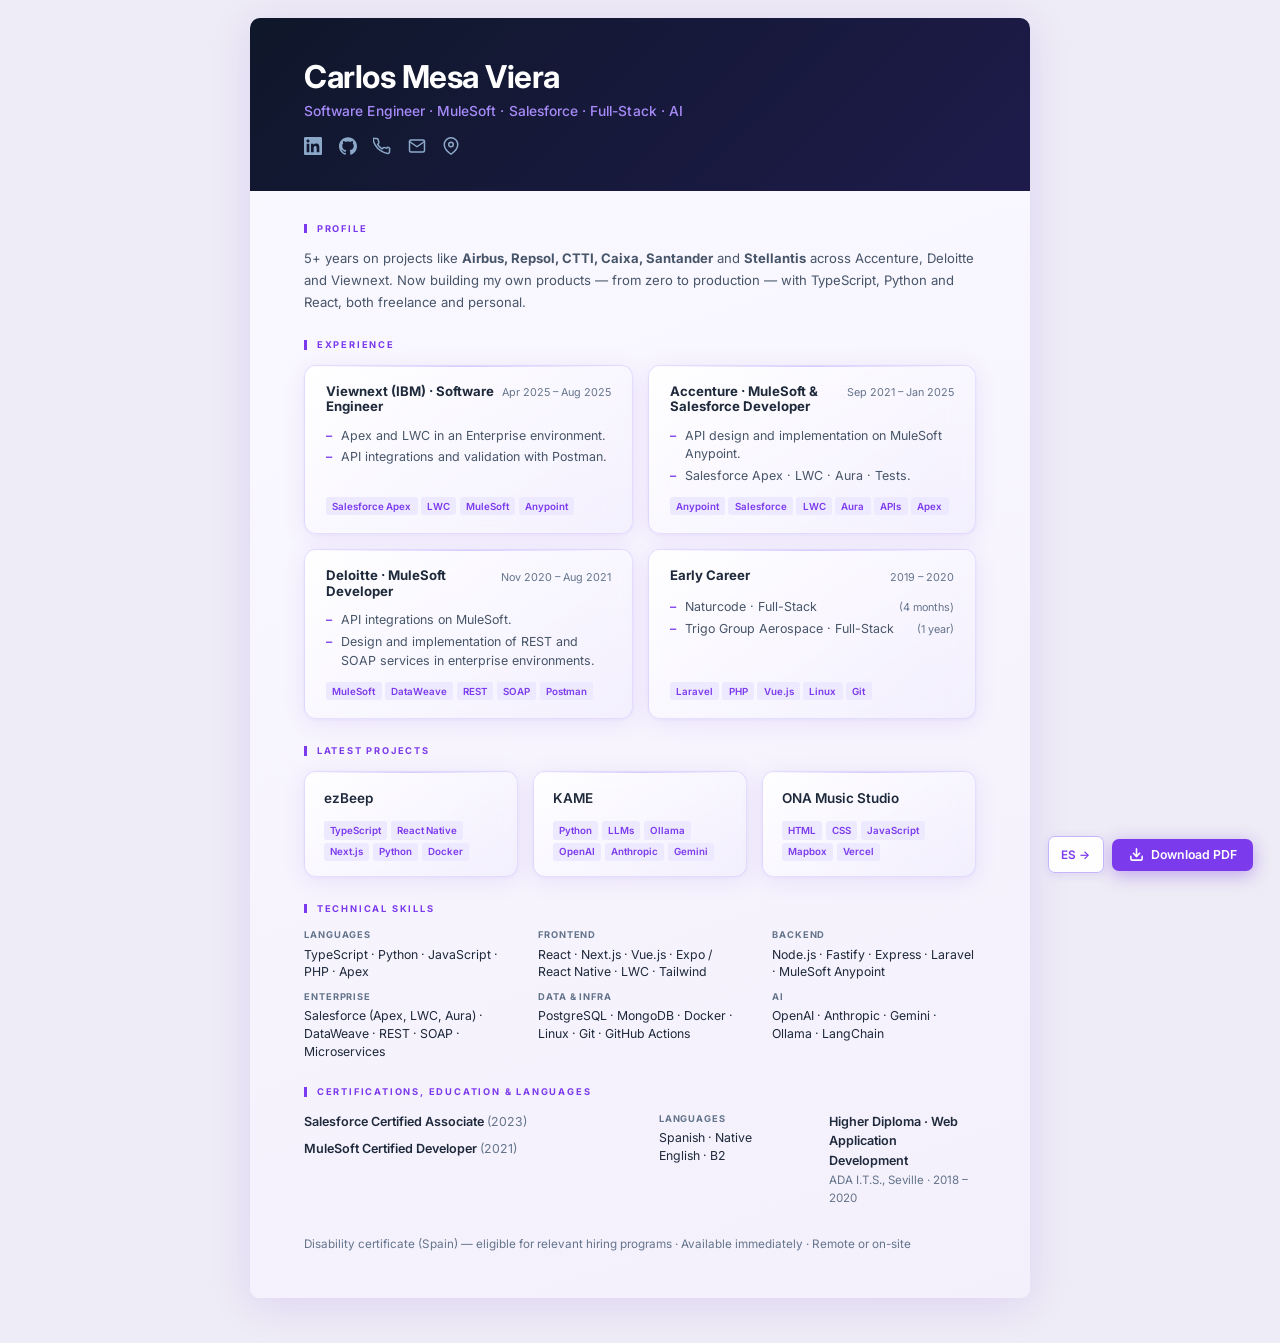
==== index.html @ 5f0639af "fix: split-col as 2 horizontal columns (1/4 each of the row) Co-Authored-By: Claude Sonnet 4.6 <nore" ====
<!DOCTYPE html>
<html lang="en">
<head>
  <meta charset="UTF-8"/>
  <meta name="viewport" content="width=device-width, initial-scale=1.0"/>
  <title>Carlos Mesa Viera — CV</title>
  <link rel="preconnect" href="https://fonts.googleapis.com"/>
  <link rel="preconnect" href="https://fonts.gstatic.com" crossorigin/>
  <link href="https://fonts.googleapis.com/css2?family=Inter:wght@300;400;500;600;700&display=swap" rel="stylesheet"/>
  <link rel="stylesheet" href="assets/style.css?v=21"/>
</head>
<body>

<div class="toolbar">
  <a href="es.html" class="btn-lang">ES →</a>
  <button class="btn-pdf" onclick="window.print()">
    <svg width="15" height="15" viewBox="0 0 24 24" fill="none" stroke="currentColor" stroke-width="2.5" stroke-linecap="round" stroke-linejoin="round"><path d="M21 15v4a2 2 0 01-2 2H5a2 2 0 01-2-2v-4"/><polyline points="7 10 12 15 17 10"/><line x1="12" y1="15" x2="12" y2="3"/></svg>
    Download PDF
  </button>
</div>

<main class="page">

  <header>
    <h1>Carlos Mesa Viera</h1>
    <div class="cv-title">Software Engineer · MuleSoft · Salesforce · Full-Stack · AI</div>
    <div class="contact-row">
      <!-- LinkedIn -->
      <a href="https://linkedin.com/in/carlosmesaviera" target="_blank" class="contact-icon" title="linkedin.com/in/carlosmesaviera">
        <svg xmlns="http://www.w3.org/2000/svg" width="18" height="18" viewBox="0 0 24 24" fill="currentColor"><path d="M20.447 20.452h-3.554v-5.569c0-1.328-.027-3.037-1.852-3.037-1.853 0-2.136 1.445-2.136 2.939v5.667H9.351V9h3.414v1.561h.046c.477-.9 1.637-1.85 3.37-1.85 3.601 0 4.267 2.37 4.267 5.455v6.286zM5.337 7.433c-1.144 0-2.063-.926-2.063-2.065 0-1.138.92-2.063 2.063-2.063 1.14 0 2.064.925 2.064 2.063 0 1.139-.925 2.065-2.064 2.065zm1.782 13.019H3.555V9h3.564v11.452zM22.225 0H1.771C.792 0 0 .774 0 1.729v20.542C0 23.227.792 24 1.771 24h20.451C23.2 24 24 23.227 24 22.271V1.729C24 .774 23.2 0 22.222 0h.003z"/></svg>
      </a>
      <!-- GitHub -->
      <a href="https://github.com/cmesa-dev" target="_blank" class="contact-icon" title="github.com/cmesa-dev">
        <svg xmlns="http://www.w3.org/2000/svg" width="18" height="18" viewBox="0 0 24 24" fill="currentColor"><path d="M12 .297c-6.63 0-12 5.373-12 12 0 5.303 3.438 9.8 8.205 11.385.6.113.82-.258.82-.577 0-.285-.01-1.04-.015-2.04-3.338.724-4.042-1.61-4.042-1.61C4.422 18.07 3.633 17.7 3.633 17.7c-1.087-.744.084-.729.084-.729 1.205.084 1.838 1.236 1.838 1.236 1.07 1.835 2.809 1.305 3.495.998.108-.776.417-1.305.76-1.605-2.665-.3-5.466-1.332-5.466-5.93 0-1.31.465-2.38 1.235-3.22-.135-.303-.54-1.523.105-3.176 0 0 1.005-.322 3.3 1.23.96-.267 1.98-.399 3-.405 1.02.006 2.04.138 3 .405 2.28-1.552 3.285-1.23 3.285-1.23.645 1.653.24 2.873.12 3.176.765.84 1.23 1.91 1.23 3.22 0 4.61-2.805 5.625-5.475 5.92.42.36.81 1.096.81 2.22 0 1.606-.015 2.896-.015 3.286 0 .315.21.69.825.57C20.565 22.092 24 17.592 24 12.297c0-6.627-5.373-12-12-12"/></svg>
      </a>
      <!-- Phone -->
      <a href="tel:+34642966414" class="contact-icon" title="+34 642 966 414">
        <svg xmlns="http://www.w3.org/2000/svg" width="18" height="18" viewBox="0 0 24 24" fill="none" stroke="currentColor" stroke-width="2" stroke-linecap="round" stroke-linejoin="round"><path d="M22 16.92v3a2 2 0 01-2.18 2 19.79 19.79 0 01-8.63-3.07A19.5 19.5 0 013.07 10.8a19.79 19.79 0 01-3.07-8.68A2 2 0 012 2h3a2 2 0 012 1.72c.127.96.361 1.903.7 2.81a2 2 0 01-.45 2.11L6.09 9.91a16 16 0 006 6l1.27-1.27a2 2 0 012.11-.45c.907.339 1.85.573 2.81.7A2 2 0 0122 16.92z"/></svg>
      </a>
      <!-- Email -->
      <a href="mailto:carlosmesaviera@gmail.com" class="contact-icon" title="carlosmesaviera@gmail.com">
        <svg xmlns="http://www.w3.org/2000/svg" width="18" height="18" viewBox="0 0 24 24" fill="none" stroke="currentColor" stroke-width="2" stroke-linecap="round" stroke-linejoin="round"><path d="M4 4h16c1.1 0 2 .9 2 2v12c0 1.1-.9 2-2 2H4c-1.1 0-2-.9-2-2V6c0-1.1.9-2 2-2z"/><polyline points="22,6 12,13 2,6"/></svg>
      </a>
      <!-- Location con hover reveal -->
      <span class="contact-icon contact-loc">
        <svg xmlns="http://www.w3.org/2000/svg" width="18" height="18" viewBox="0 0 24 24" fill="none" stroke="currentColor" stroke-width="2" stroke-linecap="round" stroke-linejoin="round"><path d="M21 10c0 7-9 13-9 13s-9-6-9-13a9 9 0 0118 0z"/><circle cx="12" cy="10" r="3"/></svg>
        <span class="loc-text">Seville, Spain</span>
      </span>
    </div>
  </header>

  <div class="page-body">

  <hr/>

  <!-- Profile -->
  <section class="summary">
    <h2>Profile</h2>
    <p>5+ years on projects like <strong>Airbus, Repsol, CTTI, Caixa, Santander</strong> and <strong>Stellantis</strong> across Accenture, Deloitte and Viewnext. Now building my own products — from zero to production — with TypeScript, Python and React, both freelance and personal.</p>
  </section>

  <!-- Experience -->
  <section>
    <h2>Experience</h2>

    <div class="exp-grid">

      <!-- Viewnext -->
      <div class="exp-card">
        <div class="exp-card-top">
          <h3>Viewnext (IBM) · Software Engineer</h3>
          <span class="date">Apr 2025 – Aug 2025</span>
        </div>
        <ul class="bullets">
          <li>Apex and LWC in an Enterprise environment.</li>
          <li>API integrations and validation with Postman.</li>
        </ul>
        <div class="tags">
          <span class="tag">Salesforce Apex</span><span class="tag">LWC</span><span class="tag">MuleSoft</span><span class="tag">Anypoint</span>
        </div>
      </div>

      <!-- Accenture -->
      <div class="exp-card">
        <div class="exp-card-top">
          <h3>Accenture · MuleSoft &amp; Salesforce Developer</h3>
          <span class="date">Sep 2021 – Jan 2025</span>
        </div>
        <ul class="bullets">
          <li>API design and implementation on MuleSoft Anypoint.</li>
          <li>Salesforce Apex · LWC · Aura · Tests.</li>
        </ul>
        <div class="tags">
          <span class="tag">Anypoint</span><span class="tag">Salesforce</span><span class="tag">LWC</span><span class="tag">Aura</span><span class="tag">APIs</span><span class="tag">Apex</span>
        </div>
      </div>

      <!-- Deloitte -->
      <div class="exp-card">
        <div class="exp-card-top">
          <h3>Deloitte · MuleSoft Developer</h3>
          <span class="date">Nov 2020 – Aug 2021</span>
        </div>
        <ul class="bullets">
          <li>API integrations on MuleSoft.</li>
          <li>Design and implementation of REST and SOAP services in enterprise environments.</li>
        </ul>
        <div class="tags">
          <span class="tag">MuleSoft</span><span class="tag">DataWeave</span><span class="tag">REST</span><span class="tag">SOAP</span><span class="tag">Postman</span>
        </div>
      </div>

      <!-- Otros -->
      <div class="exp-card">
        <div class="exp-card-top">
          <h3>Early Career</h3>
          <span class="date">2019 – 2020</span>
        </div>
        <ul class="bullets">
          <li class="flex-entry">Naturcode · Full-Stack<span class="entry-dur">(4 months)</span></li>
          <li class="flex-entry">Trigo Group Aerospace · Full-Stack<span class="entry-dur">(1 year)</span></li>
        </ul>
        <div class="tags">
          <span class="tag">Laravel</span><span class="tag">PHP</span><span class="tag">Vue.js</span><span class="tag">Linux</span><span class="tag">Git</span>
        </div>
      </div>

    </div>
  </section>

  <!-- Latest Projects -->
  <section>
    <h2>Latest Projects</h2>

    <div class="proj-grid">

      <a href="https://github.com/cmesa-dev/barcode-scanner" target="_blank" class="proj-card">
        <h3>ezBeep</h3>
        <div class="tags">
          <span class="tag">TypeScript</span><span class="tag">React Native</span><span class="tag">Next.js</span><span class="tag">Python</span><span class="tag">Docker</span>
        </div>
        <div class="proj-hover-label">See demos →</div>
      </a>

      <a href="https://github.com/cmesa-dev/kame" target="_blank" class="proj-card">
        <h3>KAME</h3>
        <div class="tags">
          <span class="tag">Python</span><span class="tag">LLMs</span><span class="tag">Ollama</span><span class="tag">OpenAI</span><span class="tag">Anthropic</span><span class="tag">Gemini</span>
        </div>
        <div class="proj-hover-label">View repo →</div>
      </a>

      <a href="https://onastudio.vercel.app" target="_blank" class="proj-card">
        <h3>ONA Music Studio</h3>
        <div class="tags">
          <span class="tag">HTML</span><span class="tag">CSS</span><span class="tag">JavaScript</span><span class="tag">Mapbox</span><span class="tag">Vercel</span>
        </div>
        <div class="proj-hover-label">Open site →</div>
      </a>

    </div>
  </section>

  <!-- Skills -->
  <section>
    <h2>Technical Skills</h2>
    <div class="skills-grid">
      <div class="skill-group">
        <div class="label">Languages</div>
        <div class="values">TypeScript · Python · JavaScript · PHP · Apex</div>
      </div>
      <div class="skill-group">
        <div class="label">Frontend</div>
        <div class="values">React · Next.js · Vue.js · Expo / React Native · LWC · Tailwind</div>
      </div>
      <div class="skill-group">
        <div class="label">Backend</div>
        <div class="values">Node.js · Fastify · Express · Laravel · MuleSoft Anypoint</div>
      </div>
      <div class="skill-group">
        <div class="label">Enterprise</div>
        <div class="values">Salesforce (Apex, LWC, Aura) · DataWeave · REST · SOAP · Microservices</div>
      </div>
      <div class="skill-group">
        <div class="label">Data &amp; Infra</div>
        <div class="values">PostgreSQL · MongoDB · Docker · Linux · Git · GitHub Actions</div>
      </div>
      <div class="skill-group">
        <div class="label">AI</div>
        <div class="values">OpenAI · Anthropic · Gemini · Ollama · LangChain</div>
      </div>
    </div>
  </section>

  <!-- Certifications, Education & Languages -->
  <section>
    <h2>Certifications, Education &amp; Languages</h2>
    <div class="two-col">
      <div>
        <div class="cert-item" style="margin-bottom:.5rem">
          <div class="name">Salesforce Certified Associate <span class="cert-year">(2023)</span></div>
        </div>
        <div class="cert-item">
          <div class="name">MuleSoft Certified Developer <span class="cert-year">(2021)</span></div>
        </div>
      </div>
      <div class="split-col">
        <div>
          <div class="skill-group">
            <div class="label">Languages</div>
            <div class="values">Spanish · Native</div>
            <div class="values">English · B2</div>
          </div>
        </div>
        <div>
          <div class="edu-item">
            <div class="degree">Higher Diploma · Web Application Development</div>
            <div class="school">ADA I.T.S., Seville · 2018 – 2020</div>
          </div>
        </div>
      </div>
    </div>
  </section>

  <p class="note">Disability certificate (Spain) — eligible for relevant hiring programs · Available immediately · Remote or on-site</p>

  </div><!-- /.page-body -->

</main>
</body>
</html>
---- assets/style.css ----
/* ─────────────────────────────────────────────
   CV — Carlos Mesa Viera
   Inter · v3 — dark header · accent cards
───────────────────────────────────────────── */

@import url('https://fonts.googleapis.com/css2?family=Inter:wght@300;400;500;600;700&display=swap');

:root {
  --accent:        #7c3aed;
  --accent-light:  #ede9fe;
  --accent-border: #c4b5fd;
  --text:          #1e293b;
  --muted:         #64748b;
  --soft:          #475569;
  --border:        #e8e4f8;
  --bg:            #eeecf6;
  --page-w:        780px;
}

*, *::before, *::after { box-sizing: border-box; margin: 0; padding: 0; }
html { font-size: 15px; }

body {
  font-family: 'Inter', sans-serif;
  background: var(--bg);
  color: var(--text);
  line-height: 1.55;
  -webkit-font-smoothing: antialiased;
}

/* ── Toolbar flotante ─────────────────────── */
.toolbar {
  position: fixed;
  bottom: 1.8rem;
  right: 1.8rem;
  display: flex;
  align-items: center;
  gap: .55rem;
  z-index: 200;
}

.btn-lang {
  display: inline-flex;
  align-items: center;
  background: rgba(255,255,255,.92);
  color: var(--accent);
  border: 1px solid var(--accent-border);
  border-radius: 7px;
  padding: .55rem .85rem;
  font-family: 'Inter', sans-serif;
  font-size: .78rem;
  font-weight: 600;
  text-decoration: none;
  box-shadow: 0 2px 10px rgba(109,40,217,.12);
  transition: background .16s, box-shadow .16s, transform .16s;
  backdrop-filter: blur(8px);
  -webkit-backdrop-filter: blur(8px);
}
.btn-lang:hover {
  background: var(--accent-light);
  box-shadow: 0 4px 16px rgba(109,40,217,.2);
  transform: translateY(-1px);
}

.btn-pdf {
  display: inline-flex;
  align-items: center;
  gap: .45rem;
  background: var(--accent);
  color: #ffffff;
  border: none;
  border-radius: 7px;
  padding: .58rem 1.1rem;
  font-family: 'Inter', sans-serif;
  font-size: .82rem;
  font-weight: 600;
  cursor: pointer;
  box-shadow: 0 4px 18px rgba(109,40,217,.38);
  transition: background .16s, box-shadow .16s, transform .16s;
}
.btn-pdf:hover {
  background: #6d28d9;
  box-shadow: 0 6px 24px rgba(109,40,217,.5);
  transform: translateY(-1px);
}
.btn-pdf svg { flex-shrink: 0; }

@media print {
  .toolbar { display: none !important; }
}

/* ── Página ───────────────────────────────── */
.page {
  max-width: var(--page-w);
  margin: 1.2rem auto 3rem;
  background: #ffffff;
  box-shadow: 0 6px 40px rgba(109,40,217,.13);
  border-radius: 10px;
  overflow: hidden;
}

/* ── Cabecera oscura ─────────────────────── */
header {
  background: linear-gradient(135deg, #0f172a 0%, #1e1b4b 100%);
  padding: 2.8rem 3.6rem 2.4rem;
}

header h1 {
  font-size: 2.1rem;
  font-weight: 700;
  letter-spacing: -.5px;
  color: #ffffff;
  line-height: 1.1;
}

.cv-title {
  font-size: .92rem;
  font-weight: 500;
  color: #a78bfa;
  margin-top: .4rem;
  letter-spacing: .05px;
}

.contact-row {
  display: flex;
  align-items: center;
  flex-wrap: nowrap;
  gap: 1.1rem;
  margin-top: 1rem;
}

.contact-icon {
  display: inline-flex;
  align-items: center;
  flex-shrink: 0;
  color: #8ba8c8;
  text-decoration: none;
  transition: color .18s ease;
  line-height: 1;
}
.contact-icon:hover { color: #a78bfa; }

.contact-icon svg {
  display: block;
  width: 18px;
  height: 18px;
  min-width: 18px;
  min-height: 18px;
  flex-shrink: 0;
}

/* Location — texto que se revela en hover */
.contact-loc { cursor: default; gap: 0; }

.contact-loc .loc-text {
  display: inline-block;
  overflow: hidden;
  max-width: 0;
  white-space: nowrap;
  opacity: 0;
  font-size: .78rem;
  margin-left: 0;
  line-height: 1;
  transition: max-width .32s ease, opacity .25s ease, margin-left .28s ease;
}
.contact-loc:hover { color: #a78bfa; }
.contact-loc:hover .loc-text {
  max-width: 130px;
  opacity: 1;
  margin-left: .4rem;
  color: #a78bfa;
}

/* ── Cuerpo ───────────────────────────────── */
.page-body {
  padding: 2.2rem 3.6rem 3rem;
  background: linear-gradient(160deg, #faf8ff 0%, #f3f0fc 100%);
}

hr { display: none; }

/* ── Secciones ───────────────────────────── */
section { margin-bottom: 1.8rem; }

section h2 {
  font-size: .62rem;
  font-weight: 700;
  text-transform: uppercase;
  letter-spacing: 1.8px;
  color: var(--accent);
  padding-left: .65rem;
  border-left: 3px solid var(--accent);
  margin-bottom: 1rem;
  line-height: 1;
}

/* ── Perfil ──────────────────────────────── */
.summary p {
  font-size: .875rem;
  color: var(--soft);
  line-height: 1.65;
}

/* ── Experiencia ─────────────────────────── */
.exp-grid {
  display: grid;
  grid-template-columns: 1fr 1fr;
  gap: 1rem;
}

.exp-card {
  background: linear-gradient(145deg,
    rgba(255,255,255,.92) 0%,
    rgba(237,233,254,.38) 100%
  );
  -webkit-backdrop-filter: blur(18px) saturate(1.5);
  backdrop-filter:         blur(18px) saturate(1.5);
  border: 1px solid rgba(196,181,253,.42);
  border-radius: 12px;
  padding: 1.2rem 1.4rem;
  display: flex;
  flex-direction: column;
  gap: .35rem;
  box-shadow:
    0 4px 24px rgba(109,40,217,.09),
    0 1px 4px  rgba(109,40,217,.05),
    inset 0 1px 0 rgba(255,255,255,.8);
  transition: box-shadow .22s ease, transform .22s ease;
  position: relative;
}

.exp-card::before {
  content: '';
  position: absolute;
  top: 0; left: 0; right: 0;
  height: 1px;
  background: linear-gradient(90deg,
    transparent 0%,
    rgba(196,181,253,.7) 50%,
    transparent 100%
  );
  border-radius: 12px 12px 0 0;
}

.exp-card:hover {
  box-shadow:
    0 8px 32px rgba(109,40,217,.14),
    0 2px 8px  rgba(109,40,217,.08),
    inset 0 1px 0 rgba(255,255,255,.85);
  transform: translateY(-2px);
}

.exp-card-top {
  display: flex;
  justify-content: space-between;
  align-items: flex-start;
  gap: .5rem;
}

.exp-card-top h3 {
  font-size: .88rem;
  font-weight: 700;
  color: var(--text);
  line-height: 1.2;
}

.company-note {
  font-weight: 400;
  color: var(--muted);
  font-size: .77rem;
  display: block;
  margin-top: .1rem;
}

.date {
  font-size: .72rem;
  color: var(--muted);
  white-space: nowrap;
  flex-shrink: 0;
  padding-top: .1rem;
}

.exp-place {
  font-size: .75rem;
  color: var(--muted);
  font-style: italic;
}

/* Entrada compacta dentro de card Otros */
.otros-entry { margin-bottom: .5rem; }
.otros-entry:last-child { margin-bottom: 0; }

.otros-entry h4 {
  font-size: .83rem;
  font-weight: 600;
  color: var(--text);
  display: flex;
  justify-content: space-between;
  align-items: baseline;
  gap: .5rem;
}

.otros-entry h4 span {
  font-weight: 400;
  font-size: .72rem;
  color: var(--muted);
  flex-shrink: 0;
}

.otros-entry p {
  font-size: .80rem;
  color: var(--soft);
  margin-top: .15rem;
  line-height: 1.45;
}

/* Bullets */
.bullets {
  list-style: none;
  margin-top: .4rem;
  padding: 0;
  display: flex;
  flex-direction: column;
  gap: .22rem;
}

.bullets li {
  font-size: .83rem;
  color: var(--soft);
  line-height: 1.5;
  padding-left: 1rem;
  position: relative;
}

.bullets li::before {
  content: '–';
  position: absolute;
  left: 0;
  color: var(--accent);
  font-weight: 600;
}

/* Li con duración alineada a la derecha */
.bullets li.flex-entry {
  display: flex;
  justify-content: space-between;
  align-items: baseline;
  gap: .5rem;
}
.entry-dur {
  font-size: .72rem;
  color: var(--muted);
  flex-shrink: 0;
  white-space: nowrap;
}

/* ── Tags ────────────────────────────────── */
.tags {
  margin-top: auto;
  padding-top: .42rem;
  display: flex;
  flex-wrap: wrap;
  gap: .22rem;
}

.tag {
  font-size: .65rem;
  font-weight: 600;
  background: var(--accent-light);
  color: var(--accent);
  padding: .1rem .42rem;
  border-radius: 3px;
}

/* ── Proyectos ───────────────────────────── */
.proj-grid {
  display: grid;
  grid-template-columns: repeat(3, 1fr);
  gap: 1rem;
}

a.proj-card { text-decoration: none; color: inherit; }

.proj-card {
  background: linear-gradient(145deg,
    rgba(255,255,255,.92) 0%,
    rgba(237,233,254,.38) 100%
  );
  -webkit-backdrop-filter: blur(18px) saturate(1.5);
  backdrop-filter:         blur(18px) saturate(1.5);
  border: 1px solid rgba(196,181,253,.42);
  border-radius: 12px;
  padding: 1.1rem 1.25rem 1rem;
  display: flex;
  flex-direction: column;
  gap: .4rem;
  box-shadow:
    0 4px 24px rgba(109,40,217,.09),
    0 1px 4px  rgba(109,40,217,.05),
    inset 0 1px 0 rgba(255,255,255,.8);
  transition: background .26s, border-color .26s, box-shadow .22s, transform .22s;
  position: relative;
  cursor: pointer;
}

.proj-card::before {
  content: '';
  position: absolute;
  top: 0; left: 0; right: 0;
  height: 1px;
  background: linear-gradient(90deg, transparent, rgba(196,181,253,.7), transparent);
  border-radius: 12px 12px 0 0;
  transition: background .26s;
}

.proj-card:hover {
  background: var(--accent);
  border-color: transparent;
  box-shadow:
    0 12px 40px rgba(109,40,217,.44),
    0 3px 10px rgba(109,40,217,.22);
  transform: translateY(-4px);
}

.proj-card:hover::before {
  background: linear-gradient(90deg, transparent, rgba(255,255,255,.3), transparent);
}

.proj-card h3 {
  font-size: .9rem;
  font-weight: 600;
  color: var(--text);
  transition: opacity .22s ease;
}

.proj-card .tags {
  transition: opacity .22s ease;
}

/* En hover: contenido se desvanece */
.proj-card:hover h3,
.proj-card:hover .tags { opacity: 0; }

/* CTA superpuesto y centrado, sin ocupar espacio */
.proj-hover-label {
  position: absolute;
  inset: 0;
  display: flex;
  align-items: center;
  justify-content: center;
  gap: .35rem;
  font-size: .84rem;
  font-weight: 700;
  letter-spacing: .1px;
  color: #ffffff;
  opacity: 0;
  transition: opacity .22s ease;
}

.proj-card:hover .proj-hover-label { opacity: 1; }

/* ── Habilidades ─────────────────────────── */
.skills-grid {
  display: grid;
  grid-template-columns: repeat(3, 1fr);
  gap: .55rem 2rem;
}

.skill-group .label {
  font-size: .62rem;
  font-weight: 700;
  text-transform: uppercase;
  letter-spacing: .9px;
  color: var(--muted);
  margin-bottom: .2rem;
}

.skill-group .values {
  font-size: .82rem;
  color: var(--text);
  line-height: 1.45;
}

/* ── Dos columnas ────────────────────────── */
.two-col {
  display: grid;
  grid-template-columns: 1fr 1fr;
  gap: .8rem 2.5rem;
}

/* ── Tres columnas ───────────────────────── */
.three-col {
  display: grid;
  grid-template-columns: 1fr 1fr 1fr;
  gap: .8rem 2rem;
}

/* ── Columna derecha dividida en 2 cols ── */
.split-col {
  display: grid;
  grid-template-columns: 1fr 1fr;
  gap: .8rem 1.5rem;
}

.cert-item, .edu-item { font-size: .84rem; }

.cert-item .name,
.edu-item .degree { font-weight: 600; color: var(--text); }

.cert-year {
  font-weight: 400;
  color: var(--muted);
  font-size: .82rem;
}

.cert-item .issuer,
.edu-item .school {
  font-size: .77rem;
  color: var(--muted);
  margin-top: .1rem;
}

/* ── Idiomas ─────────────────────────────── */
.lang-row {
  display: flex;
  flex-wrap: wrap;
  gap: .3rem 2.5rem;
  font-size: .84rem;
}

.lang-name { font-weight: 600; color: var(--text); }
.lang-level { font-size: .78rem; color: var(--muted); }

.note {
  font-size: .78rem;
  color: var(--muted);
  margin-top: .5rem;
}

/* ═══════════════════════════════════════════
   RESPONSIVE — Mobile
═══════════════════════════════════════════ */
@media (max-width: 640px) {
  html { font-size: 14px; }

  .page {
    margin: 0;
    border-radius: 0;
    box-shadow: none;
  }

  header {
    padding: 1.6rem 1.2rem 1.3rem;
  }

  header h1 { font-size: 1.55rem; }
  .cv-title { font-size: .8rem; }
  .contact-row { gap: .7rem; flex-wrap: wrap; }

  .page-body { padding: 1.3rem 1.1rem 5.5rem; }

  section { margin-bottom: 1.4rem; }

  /* Grids a una columna */
  .exp-grid { grid-template-columns: 1fr; }
  .proj-grid { grid-template-columns: 1fr; }
  .skills-grid { grid-template-columns: 1fr 1fr; gap: .5rem 1.2rem; }
  .two-col   { grid-template-columns: 1fr; gap: .8rem; }
  .three-col { grid-template-columns: 1fr; gap: .8rem; }
  .split-col { grid-template-columns: 1fr; gap: .8rem; }

  /* Toolbar pegada al fondo, ancho completo */
  .toolbar {
    bottom: 0;
    right: 0;
    left: 0;
    border-radius: 0;
    background: rgba(255,255,255,.97);
    -webkit-backdrop-filter: blur(10px);
    backdrop-filter: blur(10px);
    border-top: 1px solid var(--border);
    padding: .65rem 1rem;
    justify-content: space-between;
    box-shadow: 0 -4px 16px rgba(109,40,217,.08);
  }

  .btn-lang { flex: 1; justify-content: center; }
  .btn-pdf  { flex: 2; justify-content: center; }
}

/* ═══════════════════════════════════════════
   PRINT — PDF limpio A4
═══════════════════════════════════════════ */
@media print {
  @page { size: A4; margin: 12mm 14mm; }

  html { font-size: 10.5pt; }
  body { background: white; margin: 0; padding: 0; }

  .toolbar, .download-bar { display: none !important; }

  .page {
    max-width: 100%;
    margin: 0;
    box-shadow: none;
    border-radius: 0;
    border: none;
    outline: none;
  }

  header {
    background: #0f172a !important;
    -webkit-print-color-adjust: exact;
    print-color-adjust: exact;
    padding: 1.4rem 2.2rem 1.2rem;
    border-radius: 0;
  }

  header h1 { font-size: 1.7rem !important; color: #ffffff !important; }
  .cv-title { color: #a78bfa !important; font-size: .88rem !important; margin-top: .35rem !important; }
  .contact-row { margin-top: .6rem !important; gap: .9rem !important; }
  .contact-row, .contact-row a { color: #94a3b8 !important; }
  .contact-icon svg { width: 14px !important; height: 14px !important; }
  .contact-loc .loc-text { max-width: 130px !important; opacity: 1 !important; margin-left: .4rem !important; }

  .page-body { padding: 1.1rem 2.2rem 1.1rem; background: white !important; }

  a { text-decoration: none; color: inherit; }

  section { margin-bottom: 1rem; page-break-inside: avoid; }

  /* Cards con borde sutil para separar visualmente */
  .exp-card {
    background: transparent !important;
    -webkit-backdrop-filter: none !important;
    backdrop-filter: none !important;
    box-shadow: none !important;
    border: 1px solid #e8e4f8 !important;
    border-radius: 6px !important;
    break-inside: avoid;
    padding: .7rem .9rem;
    min-height: 8rem;
    -webkit-print-color-adjust: exact;
    print-color-adjust: exact;
  }

  .proj-card {
    background: transparent !important;
    -webkit-backdrop-filter: none !important;
    backdrop-filter: none !important;
    box-shadow: none !important;
    border: 1px solid #e8e4f8 !important;
    border-radius: 6px !important;
    break-inside: avoid;
    padding: .6rem .9rem;
    -webkit-print-color-adjust: exact;
    print-color-adjust: exact;
  }

  .exp-card::before, .proj-card::before { display: none; }

  .exp-grid { gap: .5rem; page-break-inside: avoid; }
  .proj-grid { gap: .5rem; }

  .tags {
    display: flex !important;
    flex-wrap: wrap;
    gap: 0 !important;
    margin-top: .3rem !important;
  }
  .tag {
    background: transparent !important;
    color: #64748b !important;
    font-size: .68rem !important;
    padding: 0 !important;
    border-radius: 0 !important;
    font-weight: 500 !important;
  }
  .tag::after { content: ' · '; white-space: pre; }
  .tag:last-child::after { content: ''; }

  .proj-hover-label { display: none !important; }

  /* Título en su propia línea, fecha debajo */
  .exp-card-top { flex-direction: column; gap: .05rem; }
  .exp-card-top h3 { font-size: .84rem; }
  .exp-card-top .date { align-self: flex-start; font-size: .68rem; }
  .bullets li { font-size: .82rem; }
  .skills-grid { gap: .35rem 1.6rem; }
  .skill-group .values { font-size: .8rem; }
  .note { font-size: .8rem; }
  .cert-item .name, .edu-item .degree { font-size: .88rem; }
}
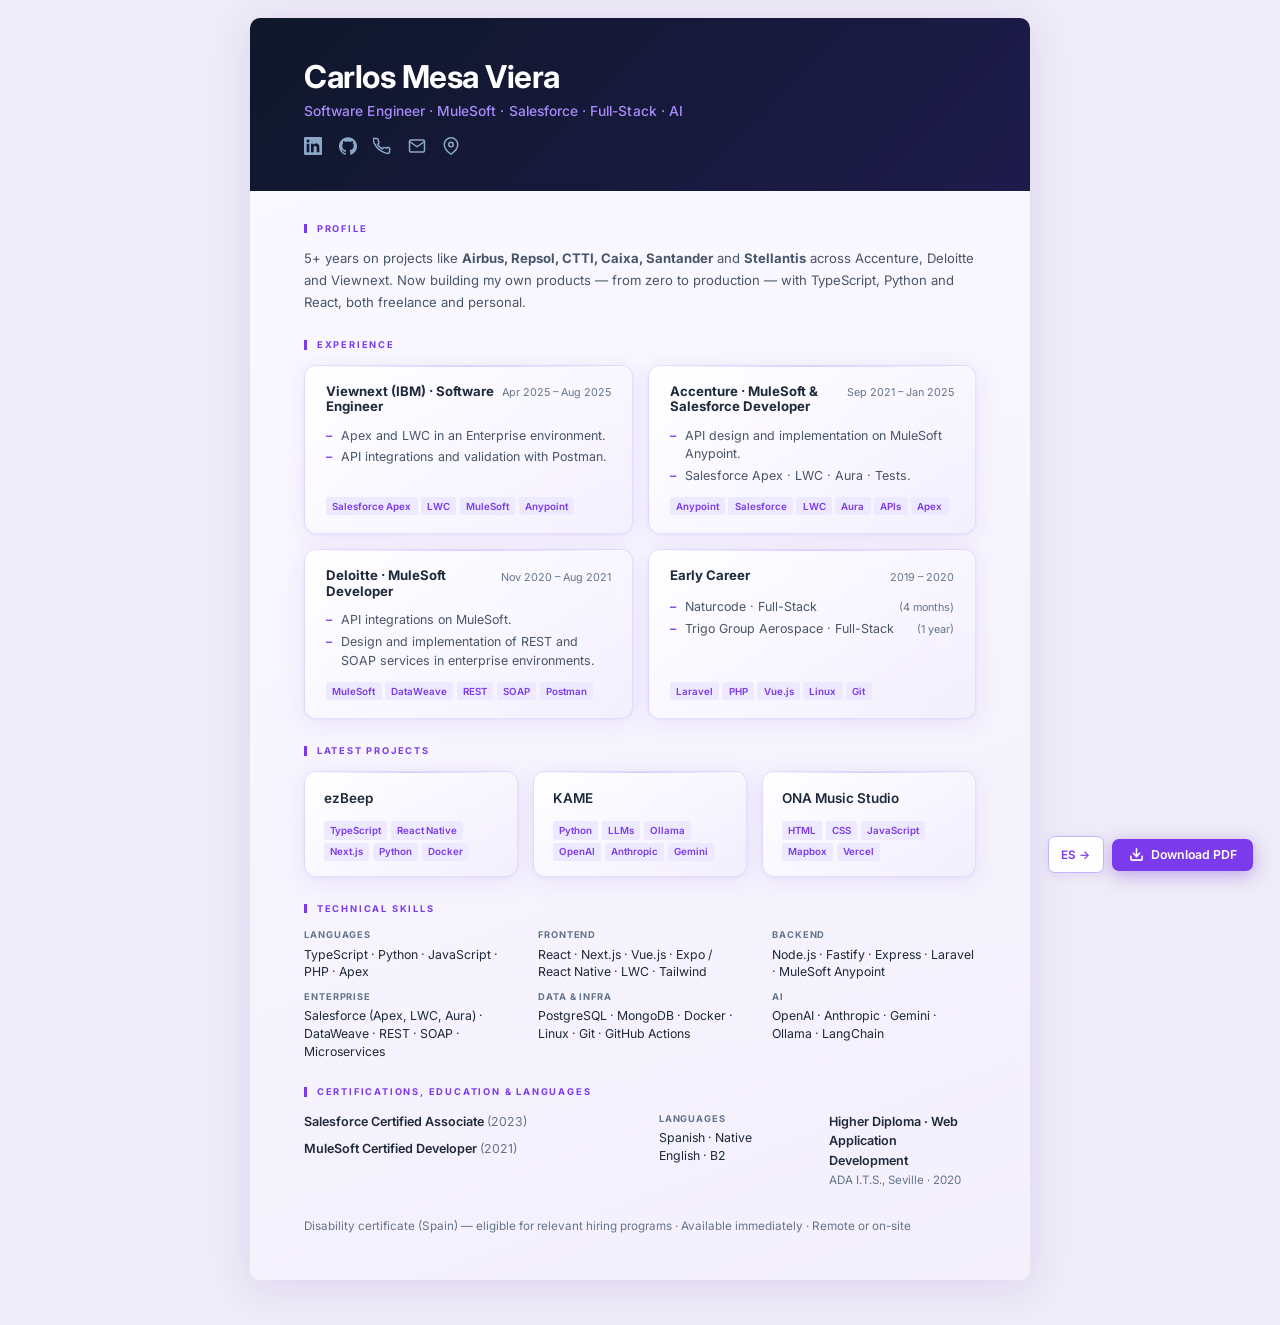
==== commit 00ad4cd6: "content: FP year 2018–2020 → 2020 Co-Authored-By: Claude Sonnet 4.6 <noreply@anthropic.com>" ====
--- a/index.html
+++ b/index.html
@@ -215,7 +215,7 @@
         <div>
           <div class="edu-item">
             <div class="degree">Higher Diploma · Web Application Development</div>
-            <div class="school">ADA I.T.S., Seville · 2018 – 2020</div>
+            <div class="school">ADA I.T.S., Seville · 2020</div>
           </div>
         </div>
       </div>
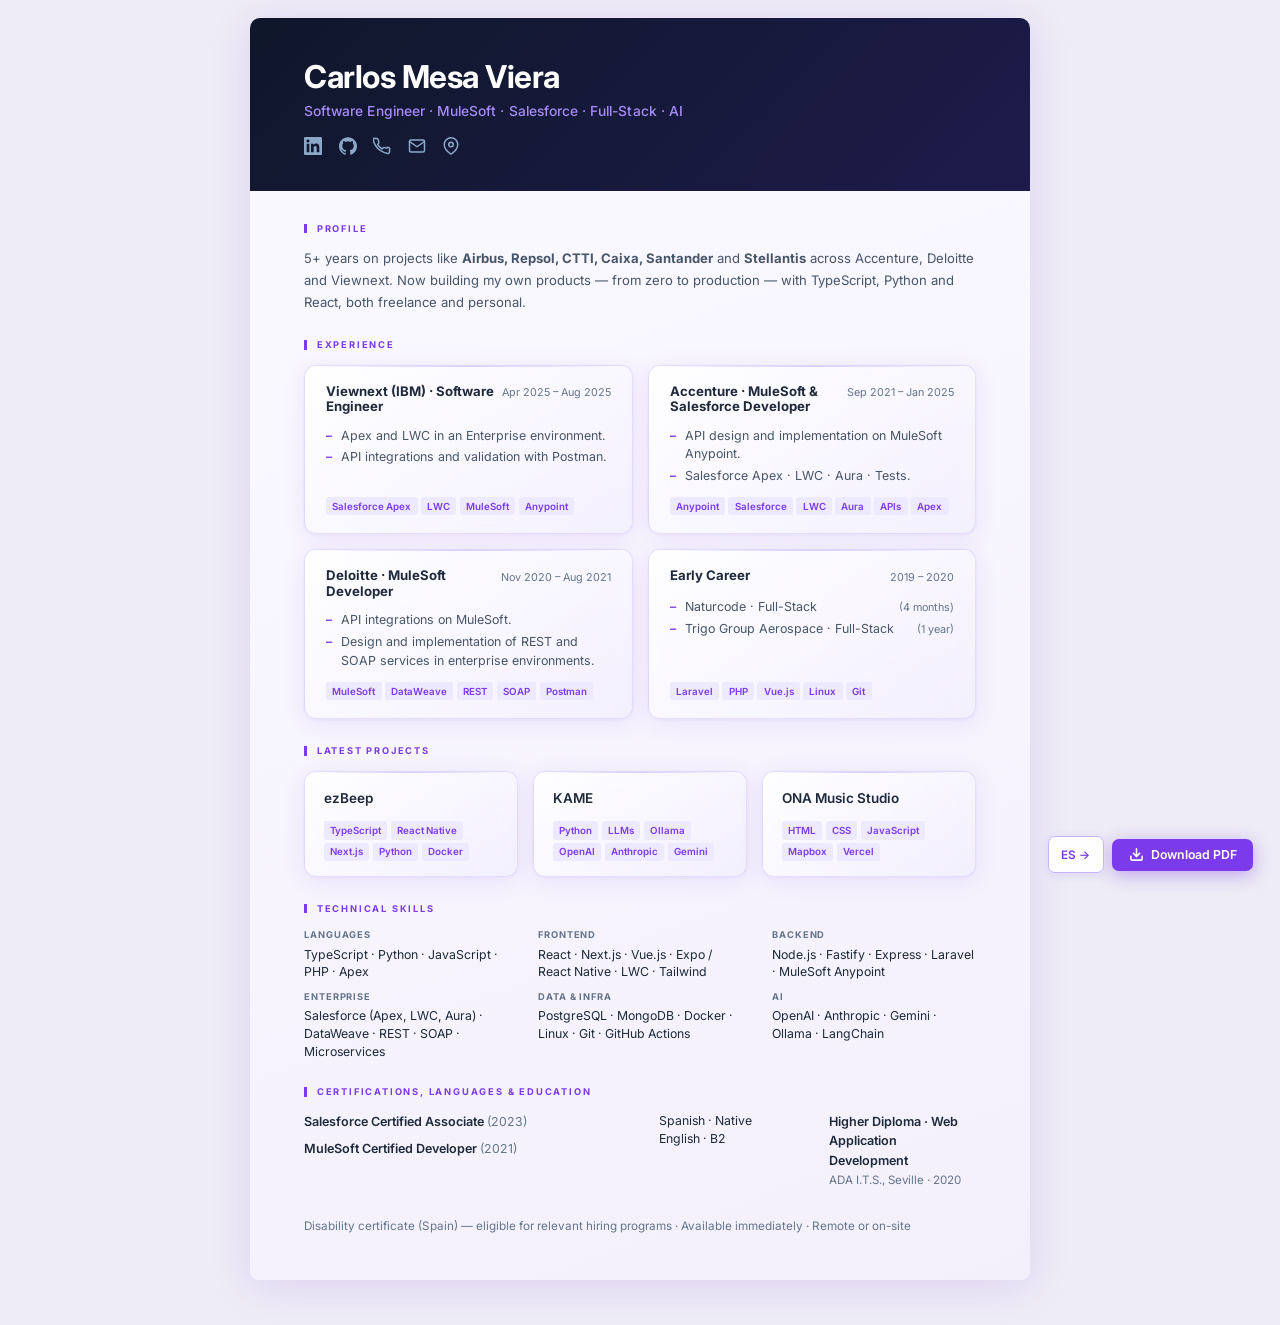
==== commit 0d10325e: "content: rename section, remove Idiomas sublabel Co-Authored-By: Claude Sonnet 4.6 <noreply@anthropi" ====
--- a/index.html
+++ b/index.html
@@ -194,7 +194,7 @@
 
   <!-- Certifications, Education & Languages -->
   <section>
-    <h2>Certifications, Education &amp; Languages</h2>
+    <h2>Certifications, Languages &amp; Education</h2>
     <div class="two-col">
       <div>
         <div class="cert-item" style="margin-bottom:.5rem">
@@ -207,7 +207,6 @@
       <div class="split-col">
         <div>
           <div class="skill-group">
-            <div class="label">Languages</div>
             <div class="values">Spanish · Native</div>
             <div class="values">English · B2</div>
           </div>
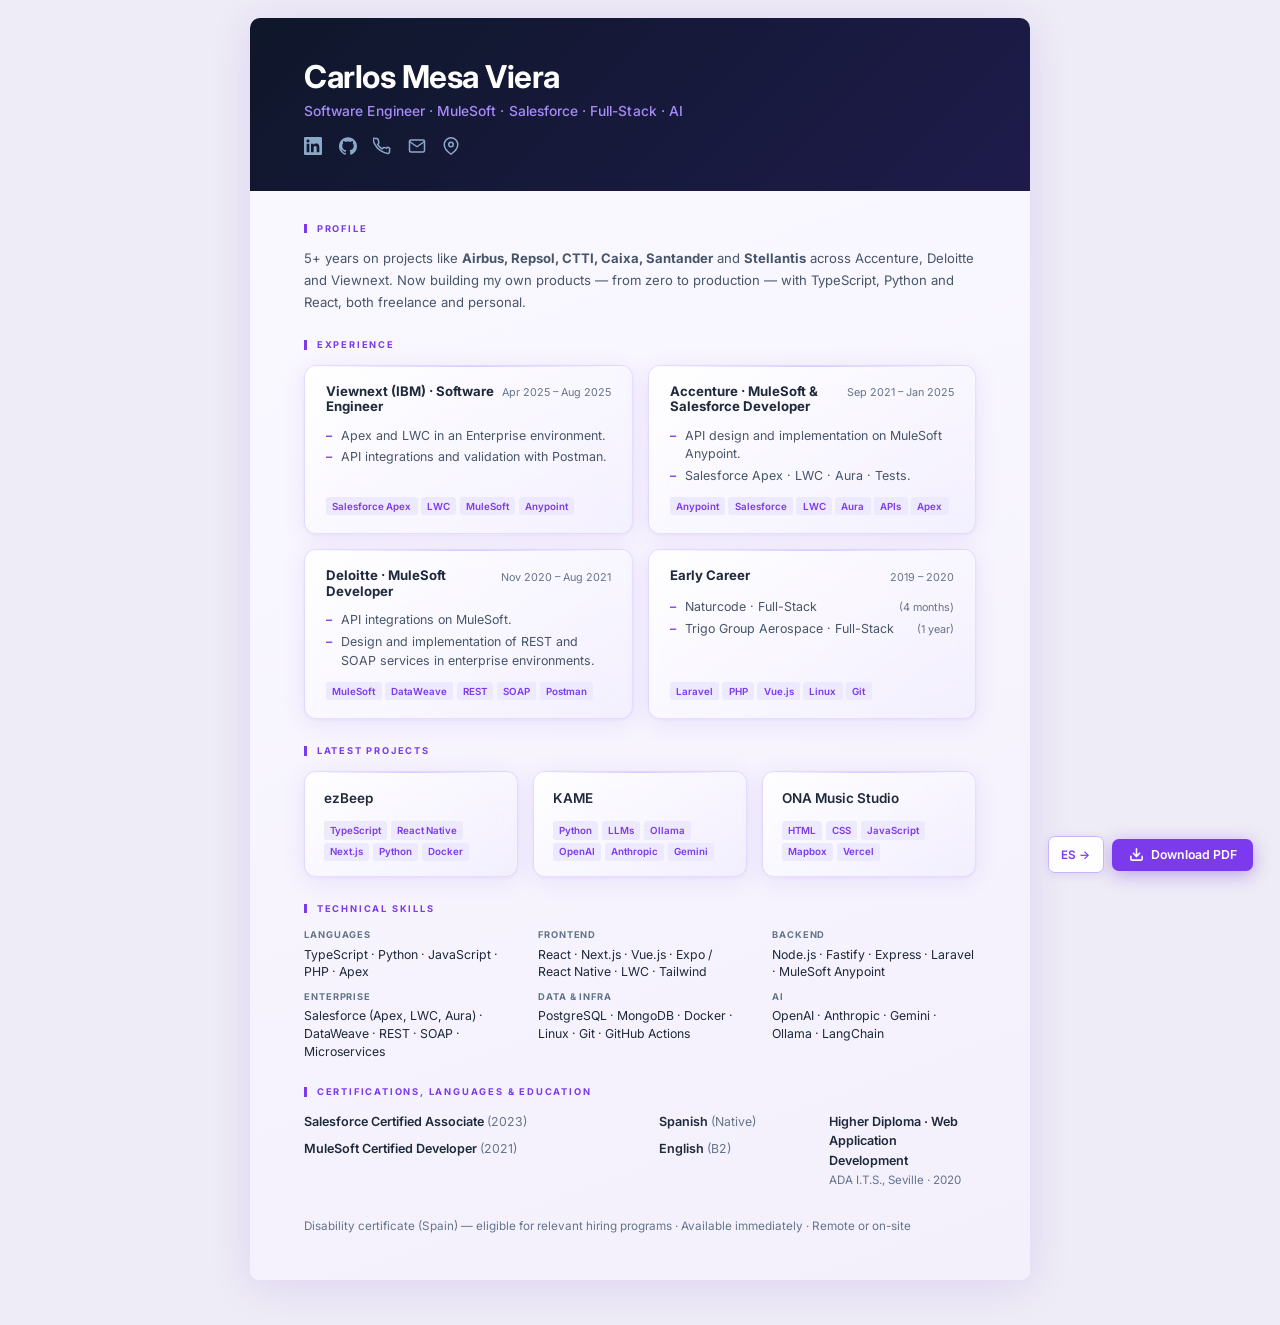
==== commit a4fba79d: "style: languages styled as cert items — name bold + level in cert-year grey Co-Authored-By: Claude S" ====
--- a/index.html
+++ b/index.html
@@ -206,9 +206,11 @@
       </div>
       <div class="split-col">
         <div>
-          <div class="skill-group">
-            <div class="values">Spanish · Native</div>
-            <div class="values">English · B2</div>
+          <div class="cert-item" style="margin-bottom:.5rem">
+            <div class="name">Spanish <span class="cert-year">(Native)</span></div>
+          </div>
+          <div class="cert-item">
+            <div class="name">English <span class="cert-year">(B2)</span></div>
           </div>
         </div>
         <div>
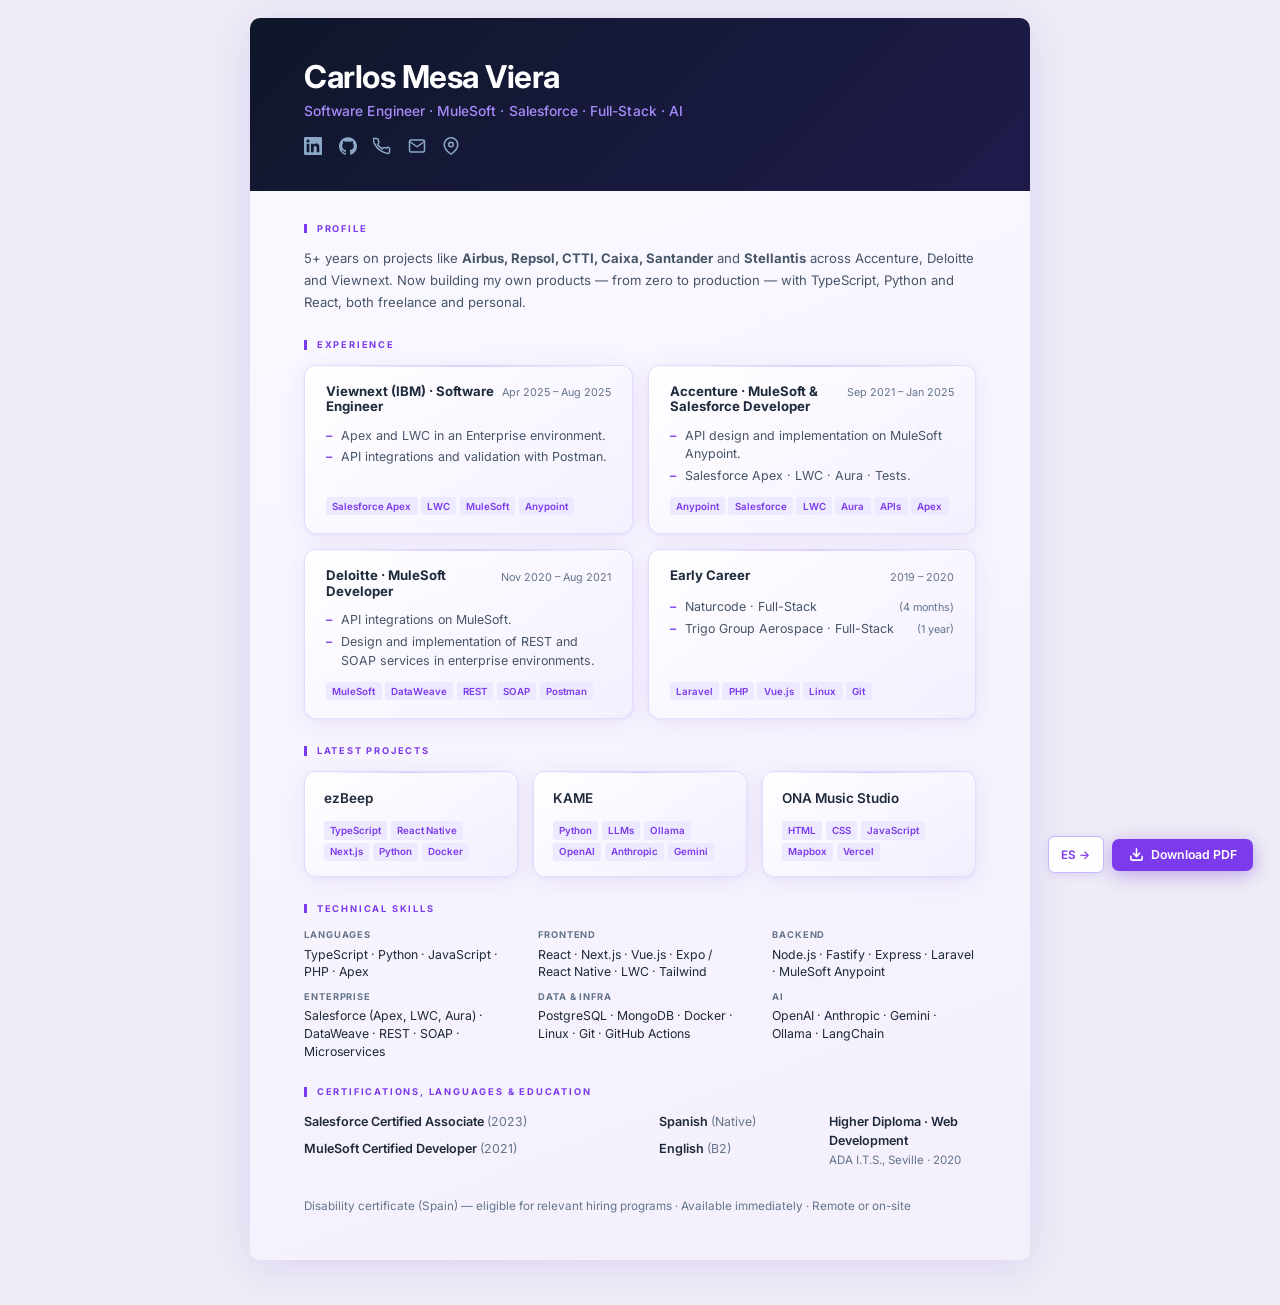
==== commit 61d91f7a: "fix: shorten degree title to fit single line Co-Authored-By: Claude Sonnet 4.6 <noreply@anthropic.co" ====
--- a/index.html
+++ b/index.html
@@ -2,12 +2,12 @@
 <html lang="en">
 <head>
   <meta charset="UTF-8"/>
-  <meta name="viewport" content="width=device-width, initial-scale=1.0"/>
+  <meta name="viewport" content="width=780"/>
   <title>Carlos Mesa Viera — CV</title>
   <link rel="preconnect" href="https://fonts.googleapis.com"/>
   <link rel="preconnect" href="https://fonts.gstatic.com" crossorigin/>
   <link href="https://fonts.googleapis.com/css2?family=Inter:wght@300;400;500;600;700&display=swap" rel="stylesheet"/>
-  <link rel="stylesheet" href="assets/style.css?v=21"/>
+  <link rel="stylesheet" href="assets/style.css?v=24"/>
 </head>
 <body>
 
@@ -26,7 +26,7 @@
     <div class="cv-title">Software Engineer · MuleSoft · Salesforce · Full-Stack · AI</div>
     <div class="contact-row">
       <!-- LinkedIn -->
-      <a href="https://linkedin.com/in/carlosmesaviera" target="_blank" class="contact-icon" title="linkedin.com/in/carlosmesaviera">
+      <a href="https://www.linkedin.com/in/carlos-mesa-viera-747501197" target="_blank" class="contact-icon" title="linkedin.com/in/carlosmesaviera">
         <svg xmlns="http://www.w3.org/2000/svg" width="18" height="18" viewBox="0 0 24 24" fill="currentColor"><path d="M20.447 20.452h-3.554v-5.569c0-1.328-.027-3.037-1.852-3.037-1.853 0-2.136 1.445-2.136 2.939v5.667H9.351V9h3.414v1.561h.046c.477-.9 1.637-1.85 3.37-1.85 3.601 0 4.267 2.37 4.267 5.455v6.286zM5.337 7.433c-1.144 0-2.063-.926-2.063-2.065 0-1.138.92-2.063 2.063-2.063 1.14 0 2.064.925 2.064 2.063 0 1.139-.925 2.065-2.064 2.065zm1.782 13.019H3.555V9h3.564v11.452zM22.225 0H1.771C.792 0 0 .774 0 1.729v20.542C0 23.227.792 24 1.771 24h20.451C23.2 24 24 23.227 24 22.271V1.729C24 .774 23.2 0 22.222 0h.003z"/></svg>
       </a>
       <!-- GitHub -->
@@ -215,7 +215,7 @@
         </div>
         <div>
           <div class="edu-item">
-            <div class="degree">Higher Diploma · Web Application Development</div>
+            <div class="degree">Higher Diploma · Web Development</div>
             <div class="school">ADA I.T.S., Seville · 2020</div>
           </div>
         </div>
--- a/assets/style.css
+++ b/assets/style.css
@@ -537,56 +537,6 @@
   margin-top: .5rem;
 }
 
-/* ═══════════════════════════════════════════
-   RESPONSIVE — Mobile
-═══════════════════════════════════════════ */
-@media (max-width: 640px) {
-  html { font-size: 14px; }
-
-  .page {
-    margin: 0;
-    border-radius: 0;
-    box-shadow: none;
-  }
-
-  header {
-    padding: 1.6rem 1.2rem 1.3rem;
-  }
-
-  header h1 { font-size: 1.55rem; }
-  .cv-title { font-size: .8rem; }
-  .contact-row { gap: .7rem; flex-wrap: wrap; }
-
-  .page-body { padding: 1.3rem 1.1rem 5.5rem; }
-
-  section { margin-bottom: 1.4rem; }
-
-  /* Grids a una columna */
-  .exp-grid { grid-template-columns: 1fr; }
-  .proj-grid { grid-template-columns: 1fr; }
-  .skills-grid { grid-template-columns: 1fr 1fr; gap: .5rem 1.2rem; }
-  .two-col   { grid-template-columns: 1fr; gap: .8rem; }
-  .three-col { grid-template-columns: 1fr; gap: .8rem; }
-  .split-col { grid-template-columns: 1fr; gap: .8rem; }
-
-  /* Toolbar pegada al fondo, ancho completo */
-  .toolbar {
-    bottom: 0;
-    right: 0;
-    left: 0;
-    border-radius: 0;
-    background: rgba(255,255,255,.97);
-    -webkit-backdrop-filter: blur(10px);
-    backdrop-filter: blur(10px);
-    border-top: 1px solid var(--border);
-    padding: .65rem 1rem;
-    justify-content: space-between;
-    box-shadow: 0 -4px 16px rgba(109,40,217,.08);
-  }
-
-  .btn-lang { flex: 1; justify-content: center; }
-  .btn-pdf  { flex: 2; justify-content: center; }
-}
 
 /* ═══════════════════════════════════════════
    PRINT — PDF limpio A4
